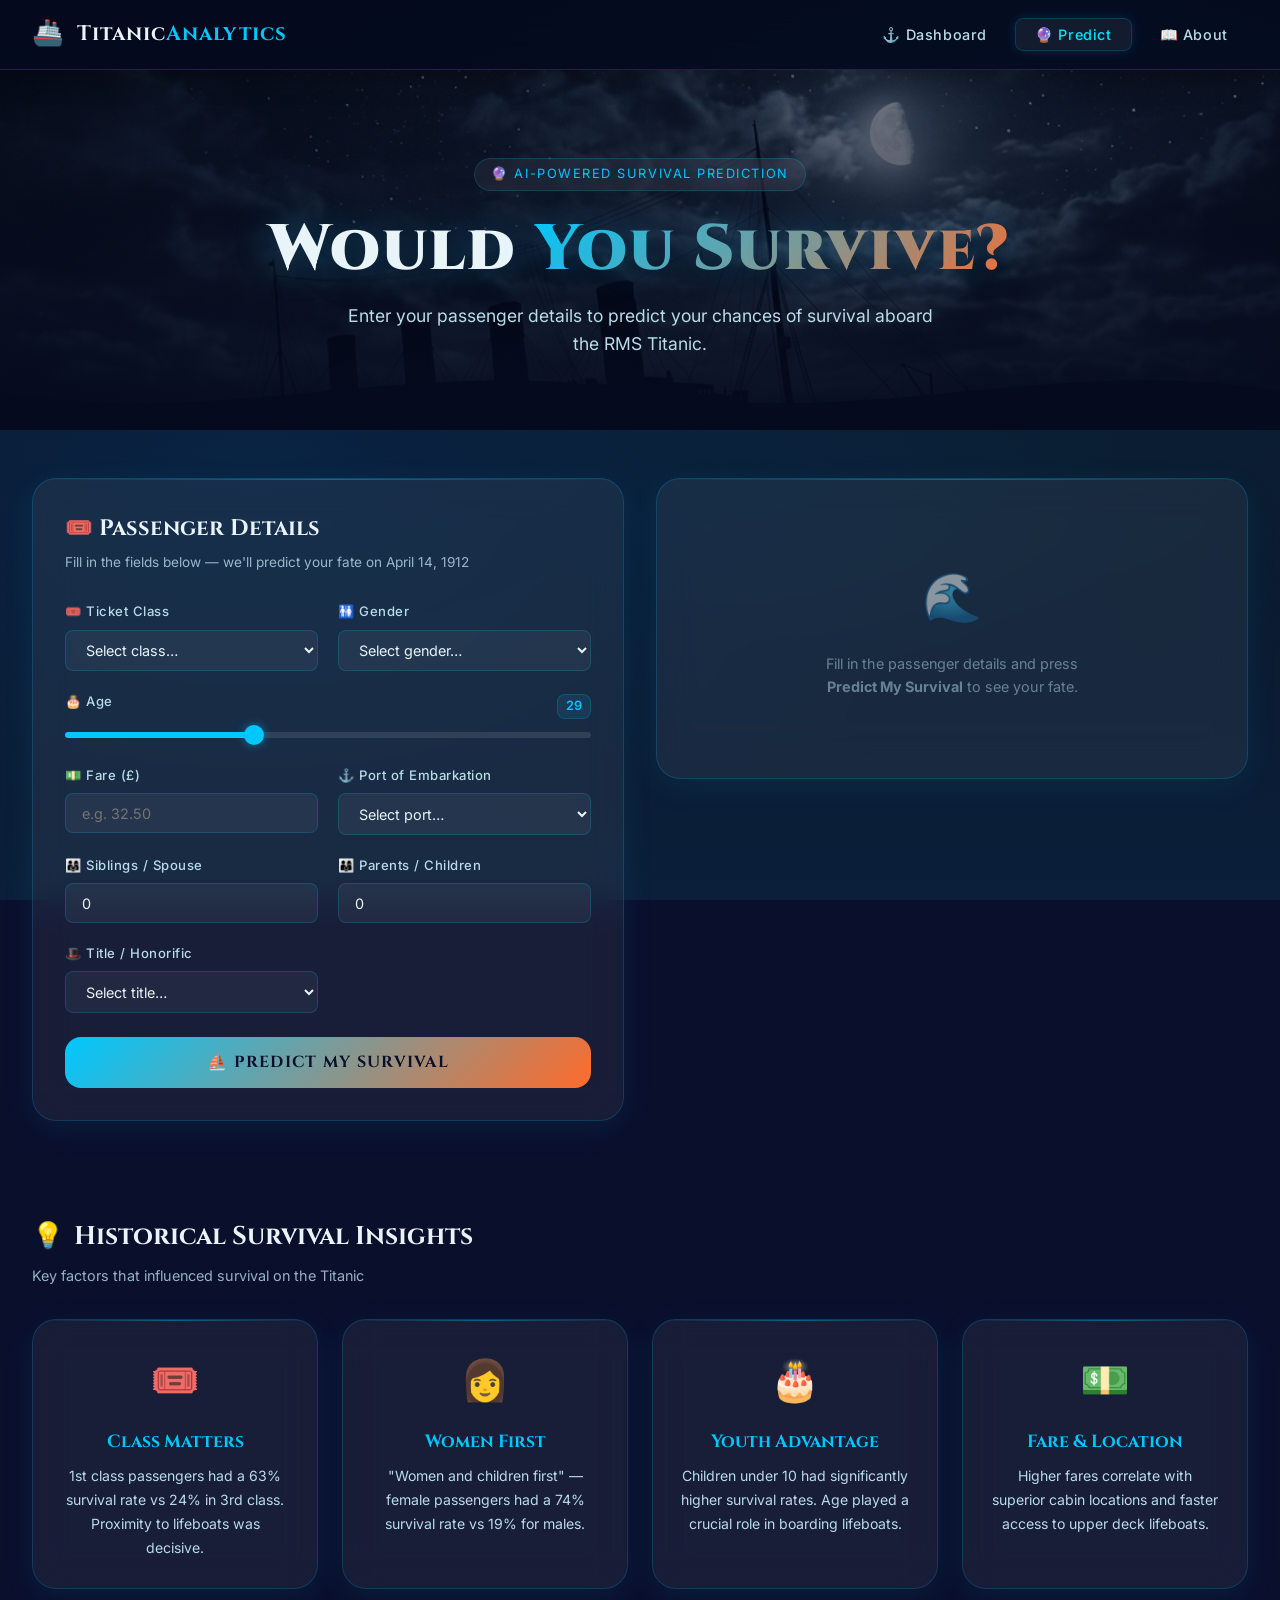
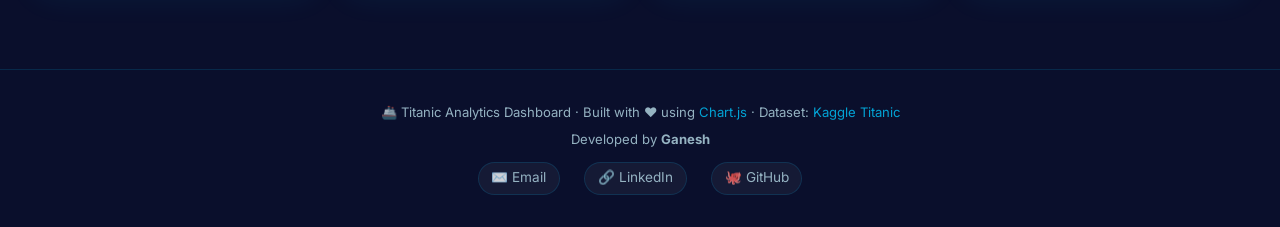
==== src/predict.html @ b573c91d "refactor: move all source files into src/ folder" ====
<!DOCTYPE html>
<html lang="en">

<head>
  <meta charset="UTF-8" />
  <meta name="viewport" content="width=device-width, initial-scale=1.0" />
  <meta name="description"
    content="Titanic Survival Predictor — Enter passenger details to predict survival probability using AI." />
  <title>🔮 Titanic Survival Predictor</title>
  <link rel="stylesheet" href="style.css" />
  <script src="predict.js" defer></script>
</head>

<body>

  <div class="ocean-bg"></div>

  <!-- ── Navbar ───────────────────────────────────── -->
  <nav class="navbar" role="navigation" aria-label="Main Navigation">
    <div class="nav-brand">
      <span class="brand-icon">🚢</span>
      <span>Titanic<span class="accent">Analytics</span></span>
    </div>
    <ul class="nav-links" id="navLinks">
      <li><a href="index.html" id="navDashboard">⚓ Dashboard</a></li>
      <li><a href="predict.html" class="active" id="navPredict">🔮 Predict</a></li>
      <li><a href="index.html#about" id="navAbout">📖 About</a></li>
    </ul>
    <button class="nav-toggle" id="navToggle" aria-label="Toggle navigation">
      <span></span><span></span><span></span>
    </button>
  </nav>

  <!-- ── Hero ─────────────────────────────────────── -->
  <header class="hero predict-hero">
    <div class="hero-bg"></div>
    <div class="hero-badge">🔮 AI-Powered Survival Prediction</div>
    <h1>Would <span class="gradient-text">You Survive?</span></h1>
    <p class="subtitle">Enter your passenger details to predict your chances of survival aboard the RMS Titanic.</p>
    <div class="hero-wave">
      <svg viewBox="0 0 1440 80" preserveAspectRatio="none" fill="none" xmlns="http://www.w3.org/2000/svg">
        <path d="M0,40 C240,80 480,0 720,40 C960,80 1200,0 1440,40 L1440,80 L0,80 Z" fill="#050a1e" />
      </svg>
    </div>
  </header>

  <main>
    <section class="section">
      <div class="predict-layout">

        <!-- ── Form Card ─────────────────────────── -->
        <div class="glass-card form-card reveal" id="formCard">
          <h2 class="form-title">🎟️ Passenger Details</h2>
          <p class="form-subtitle">Fill in the fields below — we'll predict your fate on April 14, 1912</p>

          <form id="predictForm" autocomplete="off" novalidate>
            <div class="form-grid">

              <!-- Ticket Class -->
              <div class="form-group">
                <label class="form-label" for="pclass">🎟️ Ticket Class</label>
                <select class="form-control" id="pclass" name="pclass" required>
                  <option value="">Select class…</option>
                  <option value="1">1st Class — Upper Deck</option>
                  <option value="2">2nd Class — Middle Deck</option>
                  <option value="3">3rd Class — Lower Deck</option>
                </select>
              </div>

              <!-- Gender -->
              <div class="form-group">
                <label class="form-label" for="gender">🚻 Gender</label>
                <select class="form-control" id="gender" name="gender" required>
                  <option value="">Select gender…</option>
                  <option value="female">👩 Female</option>
                  <option value="male">👨 Male</option>
                </select>
              </div>

              <!-- Age Slider -->
              <div class="form-group full">
                <label class="form-label" for="age">🎂 Age</label>
                <div class="slider-wrap">
                  <span class="range-value" id="ageDisplay">29</span>
                  <input class="range-slider" type="range" id="age" name="age" min="1" max="80" value="29"
                    aria-label="Passenger Age" />
                </div>
              </div>

              <!-- Fare -->
              <div class="form-group">
                <label class="form-label" for="fare">💵 Fare (£)</label>
                <input class="form-control" type="number" id="fare" name="fare" min="0" max="600"
                  placeholder="e.g. 32.50" required />
              </div>

              <!-- Embarked -->
              <div class="form-group">
                <label class="form-label" for="embarked">⚓ Port of Embarkation</label>
                <select class="form-control" id="embarked" name="embarked" required>
                  <option value="">Select port…</option>
                  <option value="S">Southampton 🇬🇧</option>
                  <option value="C">Cherbourg 🇫🇷</option>
                  <option value="Q">Queenstown 🇮🇪</option>
                </select>
              </div>

              <!-- Siblings / Spouse -->
              <div class="form-group">
                <label class="form-label" for="sibSp">👨‍👩‍👧 Siblings / Spouse</label>
                <input class="form-control" type="number" id="sibSp" name="sibSp" min="0" max="8" value="0"
                  placeholder="0" />
              </div>

              <!-- Parents / Children -->
              <div class="form-group">
                <label class="form-label" for="parCh">👨‍👩‍👦 Parents / Children</label>
                <input class="form-control" type="number" id="parCh" name="parCh" min="0" max="6" value="0"
                  placeholder="0" />
              </div>

              <!-- Title -->
              <div class="form-group">
                <label class="form-label" for="title">🎩 Title / Honorific</label>
                <select class="form-control" id="title" name="title">
                  <option value="">Select title…</option>
                  <option value="Mr">Mr</option>
                  <option value="Mrs">Mrs</option>
                  <option value="Miss">Miss</option>
                  <option value="Master">Master</option>
                  <option value="Dr">Dr</option>
                  <option value="Rev">Rev</option>
                  <option value="Other">Other</option>
                </select>
              </div>

            </div><!-- /form-grid -->

            <button class="btn-predict" type="submit" id="predictBtn">
              <span>⛵ Predict My Survival</span>
            </button>
          </form>
        </div><!-- /form-card -->

        <!-- ── Result Card ────────────────────────── -->
        <div class="glass-card result-card reveal" id="resultCard">

          <!-- Placeholder state -->
          <div class="result-placeholder" id="resultPlaceholder">
            <div class="ph-icon">🌊</div>
            <p>Fill in the passenger details and press<br /><strong>Predict My Survival</strong> to see your fate.</p>
          </div>

          <!-- Result state (hidden by default) -->
          <div id="resultContent" style="display:none;">

            <!-- Verdict -->
            <div class="result-verdict" id="resultVerdict">
              <span class="verdict-icon" id="verdictIcon"></span>
              <div class="verdict-text" id="verdictText"></div>
              <div class="verdict-subtitle" id="verdictSubtitle"></div>
            </div>

            <div class="divider"></div>

            <!-- Confidence Score -->
            <div class="confidence-section">
              <div class="confidence-label">
                <span>Survival Probability</span>
                <span id="confidencePct">0%</span>
              </div>
              <div class="progress-bar-wrap">
                <div class="progress-bar-fill" id="confidenceBar"></div>
              </div>
            </div>

            <div class="divider"></div>

            <!-- Feature Importance -->
            <div class="feature-importance">
              <div class="feature-title">📊 Feature Importance</div>
              <div id="featureBars">
                <!-- injected by JS -->
              </div>
            </div>

            <!-- New prediction -->
            <button class="btn-predict" id="resetBtn" type="button"
              style="margin-top:1.5rem; background: linear-gradient(135deg, rgba(255,255,255,0.08), rgba(0,200,255,0.15)); color: var(--ice-white);">
              <span>🔄 Try Another Passenger</span>
            </button>

          </div><!-- /resultContent -->

        </div><!-- /result-card -->

      </div><!-- /predict-layout -->
    </section>

    <!-- ── Historical Tips ───────────────────────── -->
    <section class="section">
      <h2 class="section-title"><span class="icon">💡</span>Historical Survival Insights</h2>
      <p class="section-subtitle">Key factors that influenced survival on the Titanic</p>

      <div class="about-grid">
        <div class="glass-card about-card reveal">
          <span class="a-icon">🎟️</span>
          <h3>Class Matters</h3>
          <p>1st class passengers had a 63% survival rate vs 24% in 3rd class. Proximity to lifeboats was decisive.</p>
        </div>
        <div class="glass-card about-card reveal">
          <span class="a-icon">👩</span>
          <h3>Women First</h3>
          <p>"Women and children first" — female passengers had a 74% survival rate vs 19% for males.</p>
        </div>
        <div class="glass-card about-card reveal">
          <span class="a-icon">🎂</span>
          <h3>Youth Advantage</h3>
          <p>Children under 10 had significantly higher survival rates. Age played a crucial role in boarding lifeboats.
          </p>
        </div>
        <div class="glass-card about-card reveal">
          <span class="a-icon">💵</span>
          <h3>Fare & Location</h3>
          <p>Higher fares correlate with superior cabin locations and faster access to upper deck lifeboats.</p>
        </div>
      </div>
    </section>

  </main>

  <footer>
    <p>🚢 Titanic Analytics Dashboard · Built with ❤️ using <a href="https://www.chartjs.org/">Chart.js</a> · Dataset:
      <a href="https://www.kaggle.com/c/titanic">Kaggle Titanic</a>
    </p>
    <p style="margin-top:0.35rem;">Developed by <strong>Ganesh</strong></p>
    <div class="footer-links">
      <a href="mailto:mallampolaiahganesh@gmail.com" title="Email">✉️ Email</a>
      <a href="https://www.linkedin.com/in/mallampolaiah-ganesh" target="_blank" rel="noopener" title="LinkedIn">🔗
        LinkedIn</a>
      <a href="https://github.com/MALLAMPOLAIAHGANESH" target="_blank" rel="noopener" title="GitHub">🐙 GitHub</a>
    </div>
  </footer>

  <div class="toast" id="toast">
    <span id="toastIcon">✅</span><span id="toastMsg"></span>
  </div>

</body>

</html>
---- src/style.css ----
/* ===================================================
   TITANIC SURVIVAL DASHBOARD — MASTER STYLESHEET
   Nautical Theme | Glassmorphism | Modern UI
=================================================== */

@import url('https://fonts.googleapis.com/css2?family=Cinzel:wght@400;600;700;900&family=Inter:wght@300;400;500;600;700&display=swap');

/* ─── CSS Custom Properties ─────────────────────── */
:root {
  /* Nautical Palette */
  --navy:          #0a0f2c;
  --navy-mid:      #0d1b4b;
  --navy-light:    #1a2a6c;
  --ocean:         #0b3d91;
  --cyan:          #00c8ff;
  --cyan-glow:     #00e5ff;
  --lifeboat:      #ff6b2b;
  --lifeboat-glow: #ff8c42;
  --ice-white:     #e8f4f8;
  --ice-blue:      #b8dce8;
  --survived:      #00e676;
  --danger:        #ff1744;
  --gold:          #ffd700;

  /* Glass */
  --glass-bg:      rgba(255,255,255,0.06);
  --glass-border:  rgba(0,200,255,0.18);
  --glass-shadow:  0 8px 32px rgba(0,200,255,0.08);
  --glass-blur:    blur(18px);

  /* Typography */
  --font-display: 'Cinzel', serif;
  --font-body:    'Inter', sans-serif;

  /* Spacing */
  --radius-sm:  8px;
  --radius-md:  16px;
  --radius-lg:  24px;
  --radius-xl:  32px;

  /* Transitions */
  --t-fast:   0.2s ease;
  --t-mid:    0.35s ease;
  --t-slow:   0.6s cubic-bezier(0.34, 1.56, 0.64, 1);
}

/* ─── Reset & Base ───────────────────────────────── */
*, *::before, *::after { box-sizing: border-box; margin: 0; padding: 0; }

html { scroll-behavior: smooth; font-size: 16px; }

body {
  font-family: var(--font-body);
  background: var(--navy);
  color: var(--ice-white);
  min-height: 100vh;
  overflow-x: hidden;
  line-height: 1.6;
}

a { text-decoration: none; color: inherit; }
img { max-width: 100%; display: block; }
ul { list-style: none; }

/* ─── Ocean Particle BG ──────────────────────────── */
.ocean-bg {
  position: fixed;
  inset: 0;
  background:
    radial-gradient(ellipse at 20% 50%, rgba(0,100,200,0.15) 0%, transparent 60%),
    radial-gradient(ellipse at 80% 20%, rgba(0,200,255,0.08) 0%, transparent 50%),
    linear-gradient(180deg, #050b1e 0%, #0a1628 40%, #0b1f3a 100%);
  z-index: -2;
}

/* ─── Navbar ─────────────────────────────────────── */
.navbar {
  position: sticky;
  top: 0;
  z-index: 1000;
  display: flex;
  align-items: center;
  justify-content: space-between;
  padding: 0 2rem;
  height: 70px;
  background: rgba(5,10,30,0.75);
  backdrop-filter: blur(20px);
  -webkit-backdrop-filter: blur(20px);
  border-bottom: 1px solid var(--glass-border);
  box-shadow: 0 2px 30px rgba(0,0,0,0.4);
}

.nav-brand {
  display: flex;
  align-items: center;
  gap: 0.75rem;
  font-family: var(--font-display);
  font-size: 1.3rem;
  font-weight: 700;
  letter-spacing: 0.05em;
  color: var(--ice-white);
}

.nav-brand .brand-icon {
  font-size: 1.6rem;
  animation: sway 3s ease-in-out infinite;
}

@keyframes sway {
  0%, 100% { transform: rotate(-5deg); }
  50%       { transform: rotate(5deg); }
}

.nav-brand span.accent { color: var(--cyan); }

.nav-links {
  display: flex;
  gap: 0.5rem;
}

.nav-links a {
  padding: 0.45rem 1.2rem;
  border-radius: var(--radius-sm);
  font-size: 0.9rem;
  font-weight: 500;
  color: var(--ice-blue);
  transition: all var(--t-fast);
  border: 1px solid transparent;
  letter-spacing: 0.04em;
}

.nav-links a:hover,
.nav-links a.active {
  color: var(--cyan);
  border-color: var(--glass-border);
  background: var(--glass-bg);
  box-shadow: 0 0 12px rgba(0,200,255,0.15);
}

.nav-links a.active {
  color: var(--cyan-glow);
}

/* Hamburger */
.nav-toggle { display: none; cursor: pointer; flex-direction: column; gap: 5px; }
.nav-toggle span {
  display: block; width: 24px; height: 2px;
  background: var(--ice-white);
  border-radius: 2px;
  transition: var(--t-fast);
}

/* ─── Hero / Page Header ─────────────────────────── */
.hero {
  position: relative;
  min-height: 520px;
  display: flex;
  flex-direction: column;
  align-items: center;
  justify-content: center;
  text-align: center;
  padding: 4rem 2rem 3rem;
  overflow: hidden;
}

.hero-bg {
  position: absolute;
  inset: 0;
  background-image: url('titanic_bg.png');
  background-size: cover;
  background-position: center 30%;
  z-index: -1;
}

.hero-bg::after {
  content: '';
  position: absolute;
  inset: 0;
  background: linear-gradient(
    180deg,
    rgba(5,10,30,0.55) 0%,
    rgba(5,10,30,0.72) 60%,
    rgba(5,10,30,1) 100%
  );
}

.hero-badge {
  display: inline-flex;
  align-items: center;
  gap: 0.5rem;
  padding: 0.35rem 1rem;
  border: 1px solid var(--glass-border);
  border-radius: 100px;
  background: var(--glass-bg);
  backdrop-filter: var(--glass-blur);
  font-size: 0.8rem;
  color: var(--cyan);
  letter-spacing: 0.12em;
  text-transform: uppercase;
  margin-bottom: 1.5rem;
  animation: fadeDown 0.8s ease both;
}

.hero h1 {
  font-family: var(--font-display);
  font-size: clamp(2.2rem, 5vw, 4rem);
  font-weight: 900;
  line-height: 1.1;
  letter-spacing: 0.03em;
  color: var(--ice-white);
  text-shadow: 0 0 40px rgba(0,200,255,0.3);
  animation: fadeUp 0.9s 0.2s ease both;
}

.hero h1 .gradient-text {
  background: linear-gradient(135deg, var(--cyan), var(--lifeboat));
  -webkit-background-clip: text;
  -webkit-text-fill-color: transparent;
  background-clip: text;
}

.hero p.subtitle {
  margin-top: 1rem;
  font-size: 1.1rem;
  color: var(--ice-blue);
  max-width: 600px;
  animation: fadeUp 0.9s 0.35s ease both;
}

.hero-wave {
  position: absolute;
  bottom: -2px;
  left: 0; right: 0;
  height: 80px;
  overflow: hidden;
}

.hero-wave svg { width: 100%; height: 100%; }

/* ─── Section & Layout ───────────────────────────── */
.section {
  padding: 3rem 2rem;
  max-width: 1400px;
  margin: 0 auto;
}

.section-title {
  font-family: var(--font-display);
  font-size: 1.6rem;
  font-weight: 700;
  color: var(--ice-white);
  margin-bottom: 0.4rem;
  display: flex;
  align-items: center;
  gap: 0.6rem;
}

.section-title .icon { color: var(--cyan); }

.section-subtitle {
  font-size: 0.9rem;
  color: var(--ice-blue);
  margin-bottom: 2rem;
  opacity: 0.8;
}

/* ─── Glass Card ─────────────────────────────────── */
.glass-card {
  background: var(--glass-bg);
  backdrop-filter: var(--glass-blur);
  -webkit-backdrop-filter: var(--glass-blur);
  border: 1px solid var(--glass-border);
  border-radius: var(--radius-lg);
  box-shadow: var(--glass-shadow);
  transition: transform var(--t-mid), box-shadow var(--t-mid), border-color var(--t-mid);
  position: relative;
  overflow: hidden;
}

.glass-card::before {
  content: '';
  position: absolute;
  top: 0; left: 0; right: 0;
  height: 1px;
  background: linear-gradient(90deg, transparent, rgba(0,200,255,0.4), transparent);
}

.glass-card:hover {
  transform: translateY(-4px);
  box-shadow: 0 16px 48px rgba(0,200,255,0.12);
  border-color: rgba(0,200,255,0.32);
}

/* ─── KPI Grid ───────────────────────────────────── */
.kpi-grid {
  display: grid;
  grid-template-columns: repeat(auto-fit, minmax(200px, 1fr));
  gap: 1.25rem;
  margin-bottom: 3rem;
}

.kpi-card {
  padding: 1.75rem 1.5rem;
  text-align: center;
  cursor: default;
}

.kpi-card .kpi-icon {
  font-size: 2.2rem;
  margin-bottom: 0.75rem;
  display: block;
  animation: floatBob 3s ease-in-out infinite;
}

.kpi-card:nth-child(2) .kpi-icon { animation-delay: 0.4s; }
.kpi-card:nth-child(3) .kpi-icon { animation-delay: 0.8s; }
.kpi-card:nth-child(4) .kpi-icon { animation-delay: 1.2s; }
.kpi-card:nth-child(5) .kpi-icon { animation-delay: 1.6s; }

@keyframes floatBob {
  0%, 100% { transform: translateY(0); }
  50%       { transform: translateY(-6px); }
}

.kpi-label {
  font-size: 0.78rem;
  text-transform: uppercase;
  letter-spacing: 0.1em;
  color: var(--ice-blue);
  margin-bottom: 0.5rem;
}

.kpi-value {
  font-family: var(--font-display);
  font-size: 2.4rem;
  font-weight: 900;
  color: var(--ice-white);
  line-height: 1;
}

.kpi-value.cyan    { color: var(--cyan); text-shadow: 0 0 20px rgba(0,200,255,0.4); }
.kpi-value.green   { color: var(--survived); text-shadow: 0 0 20px rgba(0,230,118,0.3); }
.kpi-value.red     { color: var(--danger); text-shadow: 0 0 20px rgba(255,23,68,0.3); }
.kpi-value.gold    { color: var(--gold); text-shadow: 0 0 20px rgba(255,215,0,0.3); }
.kpi-value.orange  { color: var(--lifeboat); text-shadow: 0 0 20px rgba(255,107,43,0.3); }

.kpi-sub {
  font-size: 0.8rem;
  color: var(--ice-blue);
  opacity: 0.7;
  margin-top: 0.35rem;
}

/* ─── Charts Grid ────────────────────────────────── */
.charts-grid {
  display: grid;
  grid-template-columns: repeat(auto-fit, minmax(340px, 1fr));
  gap: 1.5rem;
  margin-bottom: 3rem;
}

.chart-card {
  padding: 1.75rem;
}

.chart-card-header {
  display: flex;
  align-items: center;
  justify-content: space-between;
  margin-bottom: 1.25rem;
}

.chart-card-title {
  font-family: var(--font-display);
  font-size: 1rem;
  font-weight: 600;
  color: var(--ice-white);
  display: flex;
  align-items: center;
  gap: 0.5rem;
}

.chart-badge {
  font-size: 0.72rem;
  padding: 0.2rem 0.65rem;
  border-radius: 100px;
  background: rgba(0,200,255,0.1);
  border: 1px solid var(--glass-border);
  color: var(--cyan);
  letter-spacing: 0.06em;
}

.chart-container {
  position: relative;
  height: 240px;
}

/* ─── Prediction Form ────────────────────────────── */
.predict-hero {
  min-height: 360px;
}

.predict-layout {
  display: grid;
  grid-template-columns: 1fr 1fr;
  gap: 2rem;
  align-items: start;
}

.form-card { padding: 2rem; }

.form-title {
  font-family: var(--font-display);
  font-size: 1.4rem;
  font-weight: 700;
  color: var(--ice-white);
  margin-bottom: 0.3rem;
}

.form-subtitle {
  font-size: 0.85rem;
  color: var(--ice-blue);
  opacity: 0.8;
  margin-bottom: 1.75rem;
}

.form-grid {
  display: grid;
  grid-template-columns: 1fr 1fr;
  gap: 1.25rem;
}

.form-group {
  display: flex;
  flex-direction: column;
  gap: 0.45rem;
}

.form-group.full  { grid-column: 1 / -1; }

.form-label {
  font-size: 0.82rem;
  font-weight: 500;
  color: var(--ice-blue);
  display: flex;
  align-items: center;
  gap: 0.4rem;
  letter-spacing: 0.04em;
}

.form-control {
  background: rgba(255,255,255,0.05);
  border: 1px solid var(--glass-border);
  border-radius: var(--radius-sm);
  color: var(--ice-white);
  padding: 0.65rem 1rem;
  font-family: var(--font-body);
  font-size: 0.9rem;
  transition: border-color var(--t-fast), box-shadow var(--t-fast), background var(--t-fast);
  outline: none;
  width: 100%;
}

.form-control:focus {
  border-color: var(--cyan);
  background: rgba(0,200,255,0.05);
  box-shadow: 0 0 0 3px rgba(0,200,255,0.12);
}

.form-control option { background: var(--navy-mid); color: var(--ice-white); }

/* Range Slider */
.slider-wrap { position: relative; }

.range-slider {
  -webkit-appearance: none;
  appearance: none;
  width: 100%;
  height: 6px;
  border-radius: 3px;
  background: linear-gradient(90deg, var(--cyan) 0%, rgba(255,255,255,0.1) 0%);
  outline: none;
  cursor: pointer;
  transition: background var(--t-fast);
}

.range-slider::-webkit-slider-thumb {
  -webkit-appearance: none;
  width: 20px; height: 20px;
  border-radius: 50%;
  background: var(--cyan);
  box-shadow: 0 0 10px rgba(0,200,255,0.5);
  cursor: pointer;
  transition: transform var(--t-fast), box-shadow var(--t-fast);
}

.range-slider::-webkit-slider-thumb:hover {
  transform: scale(1.2);
  box-shadow: 0 0 18px rgba(0,200,255,0.7);
}

.range-value {
  position: absolute;
  right: 0; top: -26px;
  font-size: 0.8rem;
  font-weight: 600;
  color: var(--cyan);
  background: rgba(0,200,255,0.1);
  border: 1px solid var(--glass-border);
  padding: 0.1rem 0.5rem;
  border-radius: var(--radius-sm);
}

/* Predict Button */
.btn-predict {
  display: flex;
  align-items: center;
  justify-content: center;
  gap: 0.6rem;
  width: 100%;
  padding: 0.9rem 1.5rem;
  margin-top: 1.5rem;
  border: none;
  border-radius: var(--radius-md);
  font-family: var(--font-display);
  font-size: 1rem;
  font-weight: 700;
  letter-spacing: 0.08em;
  color: var(--navy);
  background: linear-gradient(135deg, var(--cyan), var(--lifeboat));
  cursor: pointer;
  position: relative;
  overflow: hidden;
  transition: transform var(--t-mid), box-shadow var(--t-mid);
  text-transform: uppercase;
}

.btn-predict::before {
  content: '';
  position: absolute;
  inset: 0;
  background: linear-gradient(135deg, var(--lifeboat), var(--cyan));
  opacity: 0;
  transition: opacity var(--t-mid);
}

.btn-predict:hover {
  transform: translateY(-2px);
  box-shadow: 0 8px 30px rgba(0,200,255,0.35);
}

.btn-predict:hover::before { opacity: 1; }
.btn-predict span { position: relative; z-index: 1; }

.btn-predict:active { transform: scale(0.98); }

/* ─── Result Card ────────────────────────────────── */
.result-card { padding: 2rem; }

.result-placeholder {
  text-align: center;
  padding: 3rem 1.5rem;
  opacity: 0.5;
}

.result-placeholder .ph-icon { font-size: 3rem; margin-bottom: 1rem; }
.result-placeholder p { font-size: 0.9rem; color: var(--ice-blue); }

.result-verdict {
  text-align: center;
  padding: 2rem 1rem;
  border-radius: var(--radius-md);
  margin-bottom: 1.5rem;
  animation: resultPop var(--t-slow) both;
}

@keyframes resultPop {
  from { opacity: 0; transform: scale(0.85) translateY(20px); }
  to   { opacity: 1; transform: scale(1) translateY(0); }
}

.result-verdict.survived {
  background: radial-gradient(ellipse at center, rgba(0,230,118,0.1) 0%, transparent 70%);
  border: 1px solid rgba(0,230,118,0.3);
}

.result-verdict.perished {
  background: radial-gradient(ellipse at center, rgba(255,23,68,0.1) 0%, transparent 70%);
  border: 1px solid rgba(255,23,68,0.3);
}

.verdict-icon { font-size: 4rem; display: block; margin-bottom: 0.75rem; }
.verdict-text {
  font-family: var(--font-display);
  font-size: 1.8rem;
  font-weight: 900;
}

.verdict-text.survived { color: var(--survived); text-shadow: 0 0 30px rgba(0,230,118,0.5); }
.verdict-text.perished { color: var(--danger); text-shadow: 0 0 30px rgba(255,23,68,0.5); }
.verdict-subtitle { font-size: 0.85rem; color: var(--ice-blue); margin-top: 0.4rem; }

/* Confidence Bar */
.confidence-section { margin-bottom: 1.75rem; }
.confidence-label {
  display: flex;
  justify-content: space-between;
  font-size: 0.82rem;
  color: var(--ice-blue);
  margin-bottom: 0.5rem;
}

.confidence-label span:last-child {
  font-weight: 700;
  color: var(--cyan);
}

.progress-bar-wrap {
  height: 10px;
  background: rgba(255,255,255,0.08);
  border-radius: 5px;
  overflow: hidden;
}

.progress-bar-fill {
  height: 100%;
  border-radius: 5px;
  background: linear-gradient(90deg, var(--cyan), var(--lifeboat));
  width: 0;
  transition: width 1.2s cubic-bezier(0.34, 1.56, 0.64, 1);
  position: relative;
}

.progress-bar-fill::after {
  content: '';
  position: absolute;
  top: 0; right: 0;
  width: 30px; height: 100%;
  background: rgba(255,255,255,0.3);
  filter: blur(6px);
  animation: shimmer 2s ease infinite;
}

@keyframes shimmer {
  0%, 100% { opacity: 0; }
  50%       { opacity: 1; }
}

/* Feature Importance */
.feature-importance { }

.feature-title {
  font-size: 0.85rem;
  font-weight: 600;
  color: var(--ice-white);
  margin-bottom: 1rem;
  display: flex;
  align-items: center;
  gap: 0.4rem;
}

.feature-bar-row {
  display: flex;
  align-items: center;
  gap: 0.75rem;
  margin-bottom: 0.65rem;
}

.feature-name {
  font-size: 0.78rem;
  color: var(--ice-blue);
  min-width: 80px;
  text-align: right;
}

.feature-bar-bg {
  flex: 1;
  height: 8px;
  background: rgba(255,255,255,0.06);
  border-radius: 4px;
  overflow: hidden;
}

.feature-bar-fill {
  height: 100%;
  border-radius: 4px;
  width: 0;
  transition: width 1s ease;
  background: linear-gradient(90deg, var(--navy-light), var(--cyan));
  animation: gradientShift 3s ease infinite alternate;
  background-size: 200% 100%;
}

@keyframes gradientShift {
  0%   { background-position: 0% 50%; }
  100% { background-position: 100% 50%; }
}

.feature-pct {
  font-size: 0.72rem;
  color: var(--cyan);
  min-width: 36px;
  font-weight: 600;
}

/* ─── About Section ──────────────────────────────── */
.about-grid {
  display: grid;
  grid-template-columns: repeat(auto-fit, minmax(260px, 1fr));
  gap: 1.5rem;
}

.about-card {
  padding: 1.75rem;
  text-align: center;
}

.about-card .a-icon {
  font-size: 2.5rem;
  display: block;
  margin-bottom: 1rem;
}

.about-card h3 {
  font-family: var(--font-display);
  font-size: 1.1rem;
  margin-bottom: 0.5rem;
  color: var(--cyan);
}

.about-card p {
  font-size: 0.88rem;
  color: var(--ice-blue);
  line-height: 1.7;
}

/* ─── Contact Section ───────────────────────────── */
.contact-grid {
  display: grid;
  grid-template-columns: repeat(auto-fit, minmax(280px, 1fr));
  gap: 1.25rem;
}

.contact-card {
  display: flex;
  align-items: center;
  gap: 1.25rem;
  padding: 1.5rem 1.75rem;
  text-decoration: none;
  color: inherit;
  cursor: pointer;
}

.contact-card:hover {
  border-color: rgba(0, 200, 255, 0.4);
  box-shadow: 0 0 30px rgba(0, 200, 255, 0.15);
}

.contact-icon {
  font-size: 2rem;
  min-width: 2.5rem;
  text-align: center;
  filter: drop-shadow(0 0 8px rgba(0,200,255,0.4));
  transition: transform var(--t-mid);
}

.contact-card:hover .contact-icon {
  transform: scale(1.2) rotate(-5deg);
}

.contact-info {
  flex: 1;
}

.contact-info h3 {
  font-family: var(--font-display);
  font-size: 1rem;
  font-weight: 700;
  color: var(--cyan);
  margin-bottom: 0.2rem;
}

.contact-info p {
  font-size: 0.82rem;
  color: var(--ice-blue);
  opacity: 0.85;
  word-break: break-all;
}

.contact-arrow {
  font-size: 1.1rem;
  color: var(--cyan);
  opacity: 0;
  transform: translateX(-6px);
  transition: opacity var(--t-fast), transform var(--t-fast);
}

.contact-card:hover .contact-arrow {
  opacity: 1;
  transform: translateX(0);
}

/* ─── Footer ─────────────────────────────────────── */
footer {
  text-align: center;
  padding: 2rem;
  border-top: 1px solid var(--glass-border);
  font-size: 0.82rem;
  color: var(--ice-blue);
  opacity: 0.8;
  margin-top: 2rem;
}

footer a { color: var(--cyan); }
footer a:hover { opacity: 0.8; }

.footer-links {
  display: flex;
  align-items: center;
  justify-content: center;
  gap: 1.5rem;
  margin-top: 0.75rem;
  flex-wrap: wrap;
}

.footer-links a {
  color: var(--ice-blue);
  font-size: 0.85rem;
  display: flex;
  align-items: center;
  gap: 0.35rem;
  padding: 0.3rem 0.8rem;
  border: 1px solid var(--glass-border);
  border-radius: 100px;
  background: var(--glass-bg);
  transition: all var(--t-fast);
}

.footer-links a:hover {
  color: var(--cyan);
  border-color: rgba(0,200,255,0.4);
  box-shadow: 0 0 12px rgba(0,200,255,0.15);
  transform: translateY(-2px);
}

/* ─── Divider ─────────────────────────────────────── */
.divider {
  height: 1px;
  background: linear-gradient(90deg, transparent, var(--glass-border), transparent);
  margin: 1.5rem 0;
}

/* ─── Animations ─────────────────────────────────── */
@keyframes fadeUp {
  from { opacity: 0; transform: translateY(30px); }
  to   { opacity: 1; transform: translateY(0); }
}

@keyframes fadeDown {
  from { opacity: 0; transform: translateY(-20px); }
  to   { opacity: 1; transform: translateY(0); }
}

@keyframes fadeIn {
  from { opacity: 0; }
  to   { opacity: 1; }
}

/* Scroll Reveal */
.reveal {
  opacity: 0;
  transform: translateY(40px);
  transition: opacity 0.7s ease, transform 0.7s ease;
}
.reveal.visible {
  opacity: 1;
  transform: translateY(0);
}

/* ─── Scrollbar ──────────────────────────────────── */
::-webkit-scrollbar { width: 6px; }
::-webkit-scrollbar-track { background: var(--navy); }
::-webkit-scrollbar-thumb {
  background: linear-gradient(var(--cyan), var(--lifeboat));
  border-radius: 3px;
}

/* ─── Responsive ─────────────────────────────────── */
@media (max-width: 900px) {
  .predict-layout { grid-template-columns: 1fr; }
  .charts-grid    { grid-template-columns: 1fr; }
}

@media (max-width: 680px) {
  .navbar         { padding: 0 1.2rem; }
  .nav-links      { display: none; position: absolute; top: 70px; left: 0; right: 0;
                    flex-direction: column; background: rgba(5,10,30,0.97);
                    border-bottom: 1px solid var(--glass-border); padding: 1rem; }
  .nav-links.open { display: flex; }
  .nav-toggle     { display: flex; }
  .hero           { min-height: 380px; }
  .hero h1        { font-size: 2rem; }
  .kpi-grid       { grid-template-columns: repeat(2, 1fr); }
  .form-grid      { grid-template-columns: 1fr; }
  .form-group.full { grid-column: 1; }
}

@media (max-width: 420px) {
  .kpi-grid { grid-template-columns: 1fr; }
}

/* ─── Loading Spinner ────────────────────────────── */
.spinner {
  width: 36px; height: 36px;
  border: 3px solid rgba(0,200,255,0.15);
  border-top-color: var(--cyan);
  border-radius: 50%;
  animation: spin 0.8s linear infinite;
  margin: 1rem auto;
}

@keyframes spin {
  to { transform: rotate(360deg); }
}

/* ─── Toast ──────────────────────────────────────── */
.toast {
  position: fixed;
  bottom: 2rem; right: 2rem;
  padding: 0.8rem 1.5rem;
  background: rgba(5,10,30,0.92);
  border: 1px solid var(--glass-border);
  border-radius: var(--radius-md);
  backdrop-filter: blur(16px);
  font-size: 0.88rem;
  color: var(--ice-white);
  z-index: 9999;
  transform: translateX(200%);
  transition: transform 0.4s cubic-bezier(0.34,1.56,0.64,1);
  display: flex; gap: 0.5rem; align-items: center;
}

.toast.show { transform: translateX(0); }
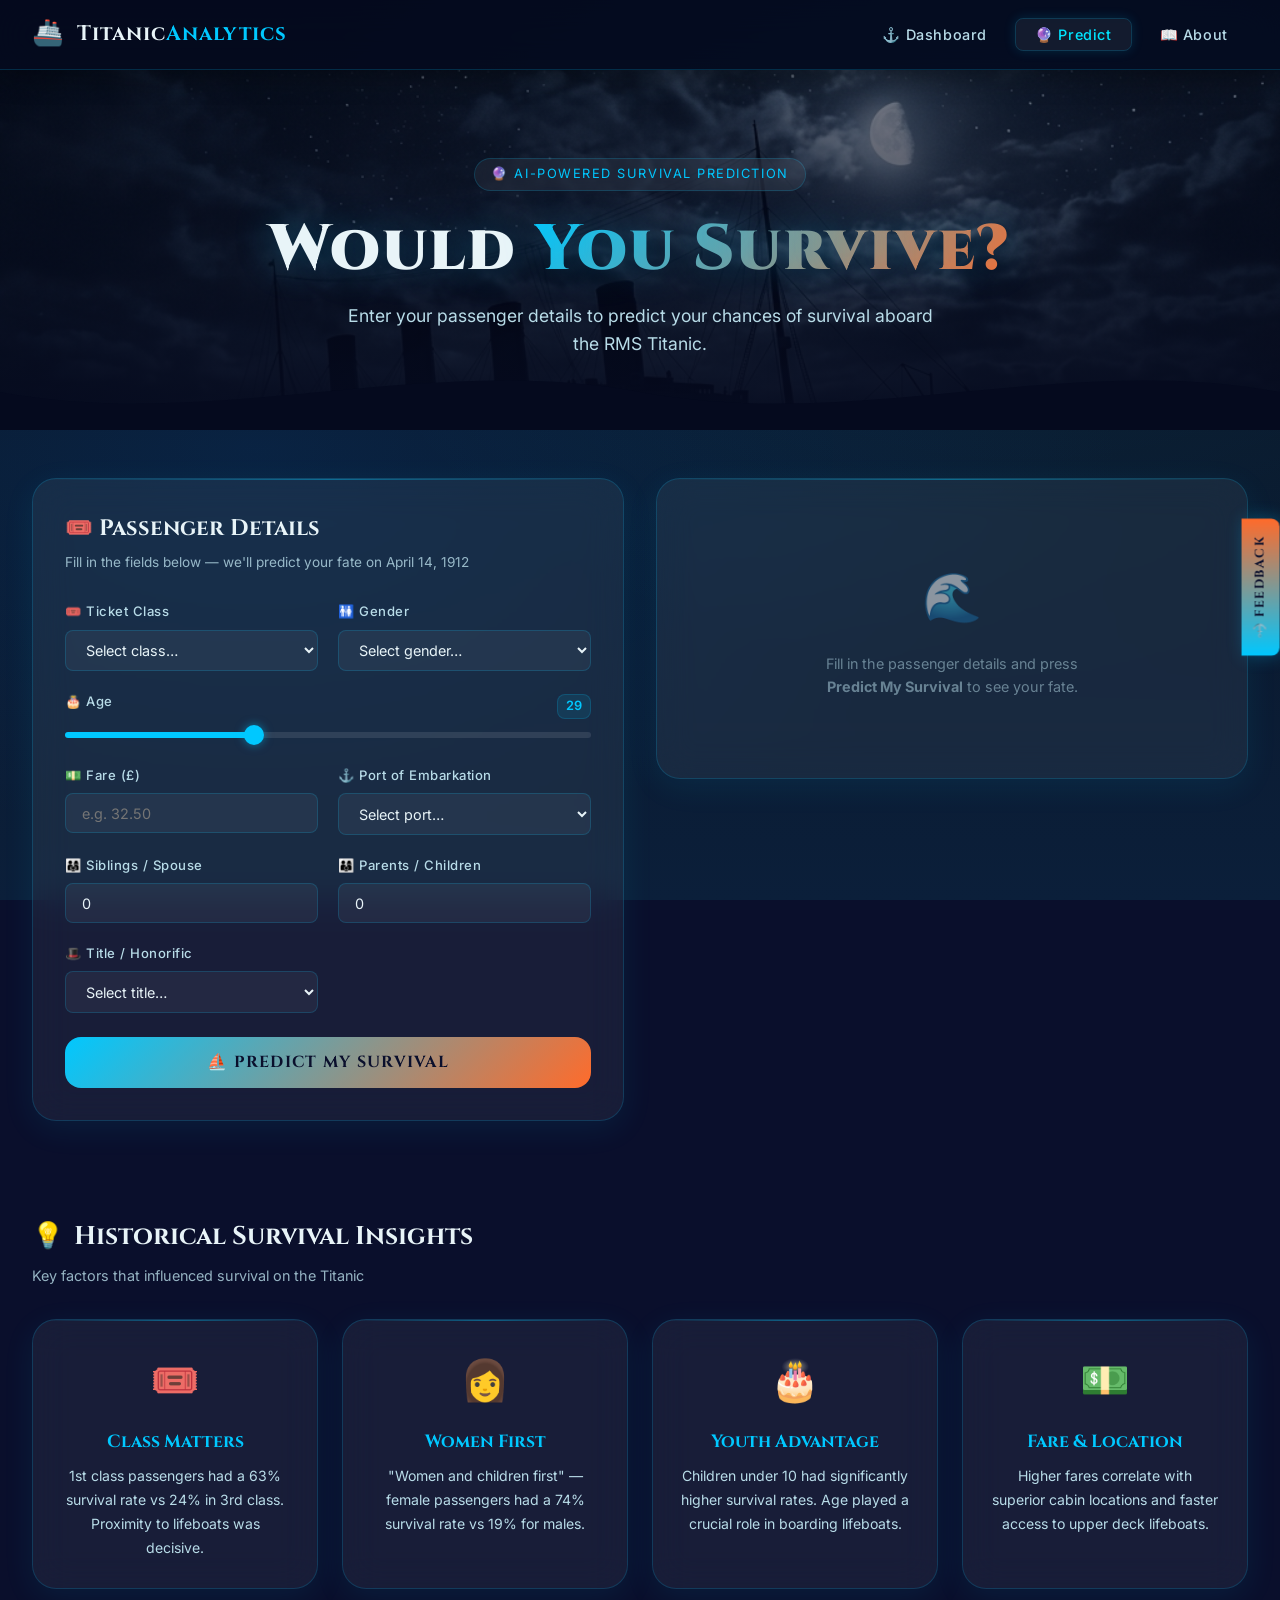
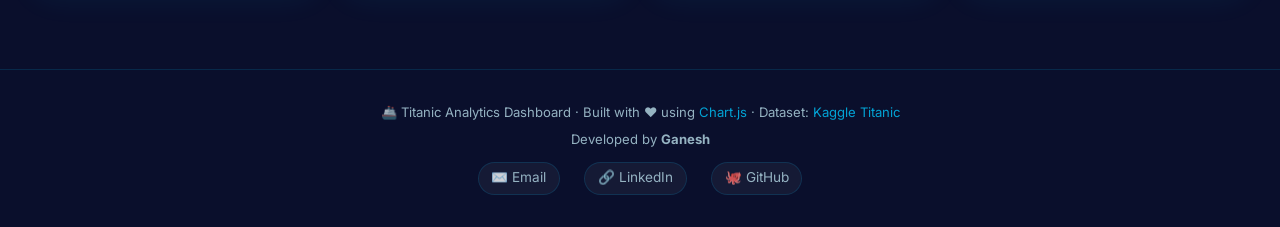
==== commit a218791c: "feat: add Google Form feedback tab to index and predict pages - Replaced custom feedback panel with " ====
--- a/src/predict.html
+++ b/src/predict.html
@@ -246,6 +246,16 @@
     <span id="toastIcon">✅</span><span id="toastMsg"></span>
   </div>
 
+  <!-- ── Feedback Tab ──────────────────────────────── -->
+  <a id="feedbackTab"
+     href="https://forms.gle/k9i652f7BQGSChCW7"
+     target="_blank"
+     rel="noopener noreferrer"
+     title="Share your feedback — Google Form"
+     aria-label="Give Feedback">
+    ⚓ Feedback
+  </a>
+
 </body>
 
 </html>
--- a/src/style.css
+++ b/src/style.css
@@ -941,3 +941,53 @@
 }
 
 .toast.show { transform: translateX(0); }
+
+/* ─── Feedback Tab ───────────────────────────────── */
+#feedbackTab {
+  position: fixed;
+  right: 0;
+  top: 50%;
+  transform: translateY(-50%);
+  z-index: 9998;
+
+  /* Vertical text */
+  writing-mode: vertical-rl;
+  text-orientation: mixed;
+  rotate: 180deg;
+
+  /* Styling */
+  padding: 1.1rem 0.55rem;
+  background: linear-gradient(180deg, var(--cyan), var(--lifeboat));
+  color: var(--navy);
+  font-family: var(--font-display);
+  font-size: 0.78rem;
+  font-weight: 700;
+  letter-spacing: 0.12em;
+  text-transform: uppercase;
+  text-decoration: none;
+  border-radius: var(--radius-sm) 0 0 var(--radius-sm);
+
+  /* Glow shadow */
+  box-shadow: -3px 0 18px rgba(0,200,255,0.3);
+
+  /* Interactions */
+  cursor: pointer;
+  user-select: none;
+  transition: padding var(--t-fast), box-shadow var(--t-fast), filter var(--t-fast);
+
+  /* Subtle pulse to attract attention */
+  animation: fbPulse 3s ease-in-out infinite;
+}
+
+#feedbackTab:hover {
+  padding: 1.3rem 0.65rem;
+  box-shadow: -6px 0 28px rgba(0,200,255,0.55);
+  filter: brightness(1.1);
+  animation: none;
+}
+
+@keyframes fbPulse {
+  0%, 100% { box-shadow: -3px 0 18px rgba(0,200,255,0.3); }
+  50%       { box-shadow: -5px 0 26px rgba(0,200,255,0.55); }
+}
+
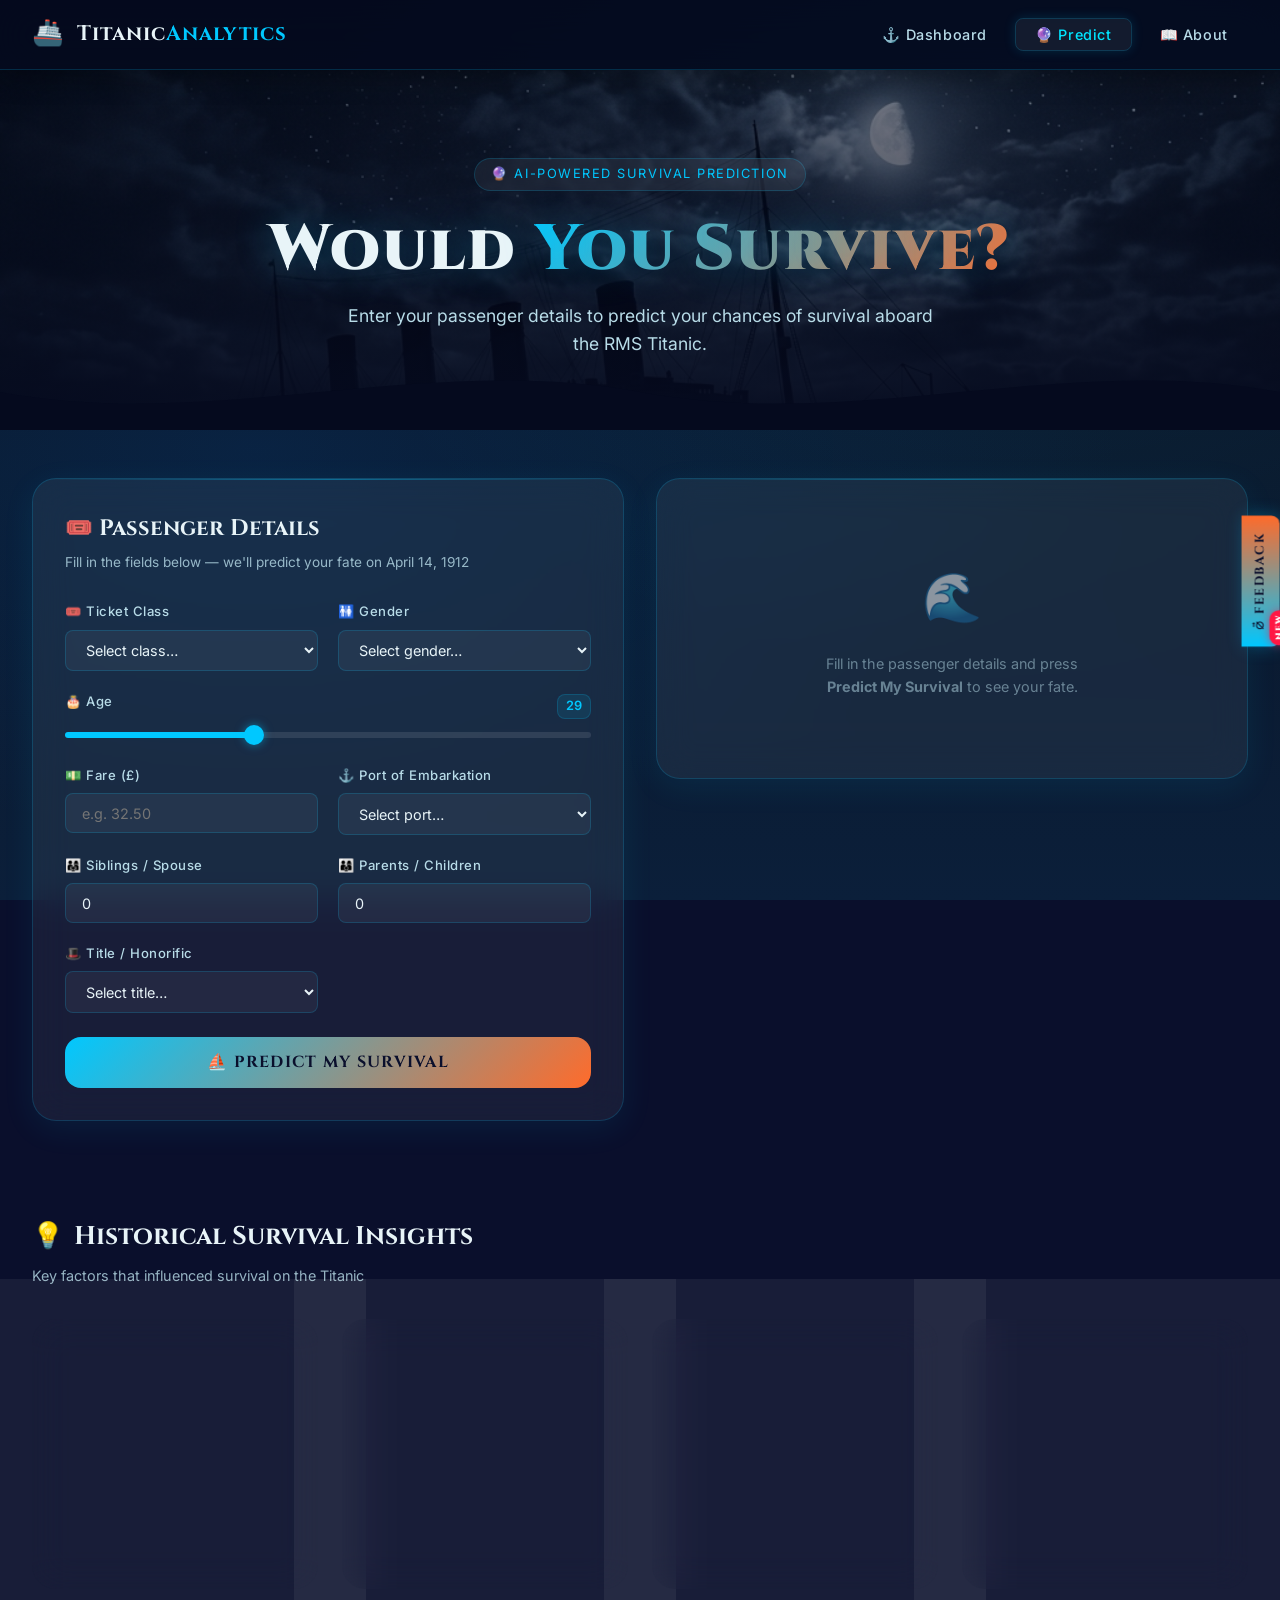
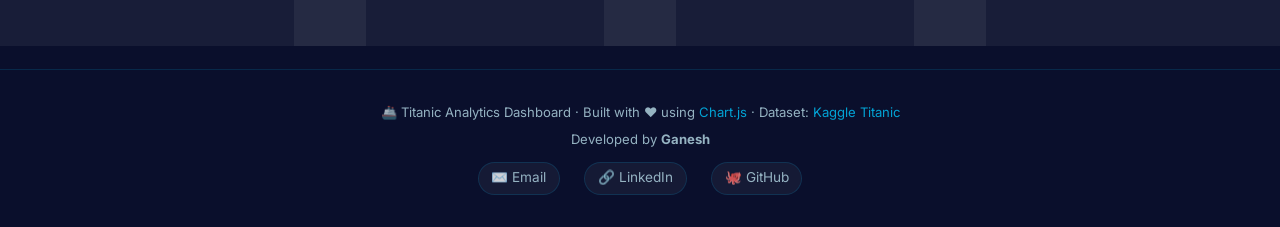
==== commit ed927c58: "feat: upgrade auto-deploy pipeline + feedback tooltip + performance improvements" ====
--- a/src/predict.html
+++ b/src/predict.html
@@ -246,16 +246,28 @@
     <span id="toastIcon">✅</span><span id="toastMsg"></span>
   </div>
 
-  <!-- ── Feedback Tab ──────────────────────────────── -->
+  <!-- ── Feedback Tab ──────────────────────────────────── -->
   <a id="feedbackTab"
      href="https://forms.gle/k9i652f7BQGSChCW7"
      target="_blank"
      rel="noopener noreferrer"
      title="Share your feedback — Google Form"
      aria-label="Give Feedback">
-    ⚓ Feedback
+    <span class="fb-badge">NEW</span>
+    ⦳ Feedback
   </a>
 
+  <!-- Feedback Tooltip -->
+  <div id="feedbackTooltip" role="dialog" aria-label="Feedback prompt">
+    <button class="close-tip" id="closeFbTip" aria-label="Close">&#x2715;</button>
+    <strong>💬 Share Your Thoughts!</strong>
+    Help improve this predictor — takes only 30 seconds.
+    <a href="https://forms.gle/k9i652f7BQGSChCW7" target="_blank" rel="noopener"
+       style="display:block;margin-top:0.6rem;color:var(--cyan);font-weight:600;font-size:0.8rem;">
+      Open Feedback Form →
+    </a>
+  </div>
+
 </body>
 
 </html>
--- a/src/style.css
+++ b/src/style.css
@@ -852,12 +852,12 @@
 
 /* ─── Animations ─────────────────────────────────── */
 @keyframes fadeUp {
-  from { opacity: 0; transform: translateY(30px); }
+  from { opacity: 0; transform: translateY(24px); }
   to   { opacity: 1; transform: translateY(0); }
 }
 
 @keyframes fadeDown {
-  from { opacity: 0; transform: translateY(-20px); }
+  from { opacity: 0; transform: translateY(-16px); }
   to   { opacity: 1; transform: translateY(0); }
 }
 
@@ -866,11 +866,11 @@
   to   { opacity: 1; }
 }
 
-/* Scroll Reveal */
+/* Scroll Reveal — faster for snappier feel */
 .reveal {
   opacity: 0;
-  transform: translateY(40px);
-  transition: opacity 0.7s ease, transform 0.7s ease;
+  transform: translateY(28px);
+  transition: opacity 0.45s ease, transform 0.45s ease;
 }
 .reveal.visible {
   opacity: 1;
@@ -973,21 +973,96 @@
   /* Interactions */
   cursor: pointer;
   user-select: none;
-  transition: padding var(--t-fast), box-shadow var(--t-fast), filter var(--t-fast);
+  transition: padding var(--t-fast), box-shadow var(--t-fast), filter var(--t-fast), transform var(--t-fast);
 
   /* Subtle pulse to attract attention */
-  animation: fbPulse 3s ease-in-out infinite;
+  animation: fbPulse 2.5s ease-in-out infinite;
 }
 
 #feedbackTab:hover {
-  padding: 1.3rem 0.65rem;
-  box-shadow: -6px 0 28px rgba(0,200,255,0.55);
-  filter: brightness(1.1);
+  padding: 1.4rem 0.7rem;
+  box-shadow: -8px 0 32px rgba(0,200,255,0.65);
+  filter: brightness(1.15);
   animation: none;
+  transform: translateY(-50%) translateX(-4px);
 }
 
 @keyframes fbPulse {
-  0%, 100% { box-shadow: -3px 0 18px rgba(0,200,255,0.3); }
-  50%       { box-shadow: -5px 0 26px rgba(0,200,255,0.55); }
-}
-
+  0%, 100% { box-shadow: -3px 0 18px rgba(0,200,255,0.3); transform: translateY(-50%) translateX(0); }
+  50%       { box-shadow: -6px 0 28px rgba(255,107,43,0.6); transform: translateY(-50%) translateX(-3px); }
+}
+
+/* Live badge on feedback tab */
+#feedbackTab .fb-badge {
+  position: absolute;
+  top: -8px;
+  right: 50%;
+  transform: rotate(90deg) translateX(50%);
+  background: var(--danger);
+  color: #fff;
+  font-size: 0.55rem;
+  font-weight: 900;
+  letter-spacing: 0.08em;
+  padding: 0.15rem 0.35rem;
+  border-radius: 100px;
+  text-transform: uppercase;
+  writing-mode: horizontal-tb;
+  rotate: 0deg;
+  animation: badgePop 1.5s ease-in-out infinite;
+  white-space: nowrap;
+  box-shadow: 0 0 10px rgba(255,23,68,0.6);
+  z-index: 1;
+}
+
+@keyframes badgePop {
+  0%, 100% { transform: rotate(90deg) translateX(50%) scale(1); opacity: 1; }
+  50%       { transform: rotate(90deg) translateX(50%) scale(1.15); opacity: 0.8; }
+}
+
+/* Feedback tooltip popup */
+#feedbackTooltip {
+  position: fixed;
+  right: 56px;
+  top: 50%;
+  transform: translateY(-50%) translateX(20px);
+  background: rgba(5,10,30,0.96);
+  border: 1px solid var(--cyan);
+  border-radius: var(--radius-md);
+  padding: 0.9rem 1.2rem;
+  font-size: 0.82rem;
+  color: var(--ice-white);
+  backdrop-filter: blur(16px);
+  box-shadow: -4px 0 24px rgba(0,200,255,0.2);
+  z-index: 9997;
+  max-width: 200px;
+  line-height: 1.5;
+  opacity: 0;
+  pointer-events: none;
+  transition: opacity 0.35s ease, transform 0.35s ease;
+}
+
+#feedbackTooltip.visible {
+  opacity: 1;
+  transform: translateY(-50%) translateX(0);
+  pointer-events: auto;
+}
+
+#feedbackTooltip strong {
+  color: var(--cyan);
+  display: block;
+  margin-bottom: 0.3rem;
+}
+
+#feedbackTooltip .close-tip {
+  position: absolute;
+  top: 6px; right: 8px;
+  font-size: 0.9rem;
+  cursor: pointer;
+  opacity: 0.5;
+  background: none;
+  border: none;
+  color: var(--ice-white);
+  line-height: 1;
+}
+#feedbackTooltip .close-tip:hover { opacity: 1; }
+
